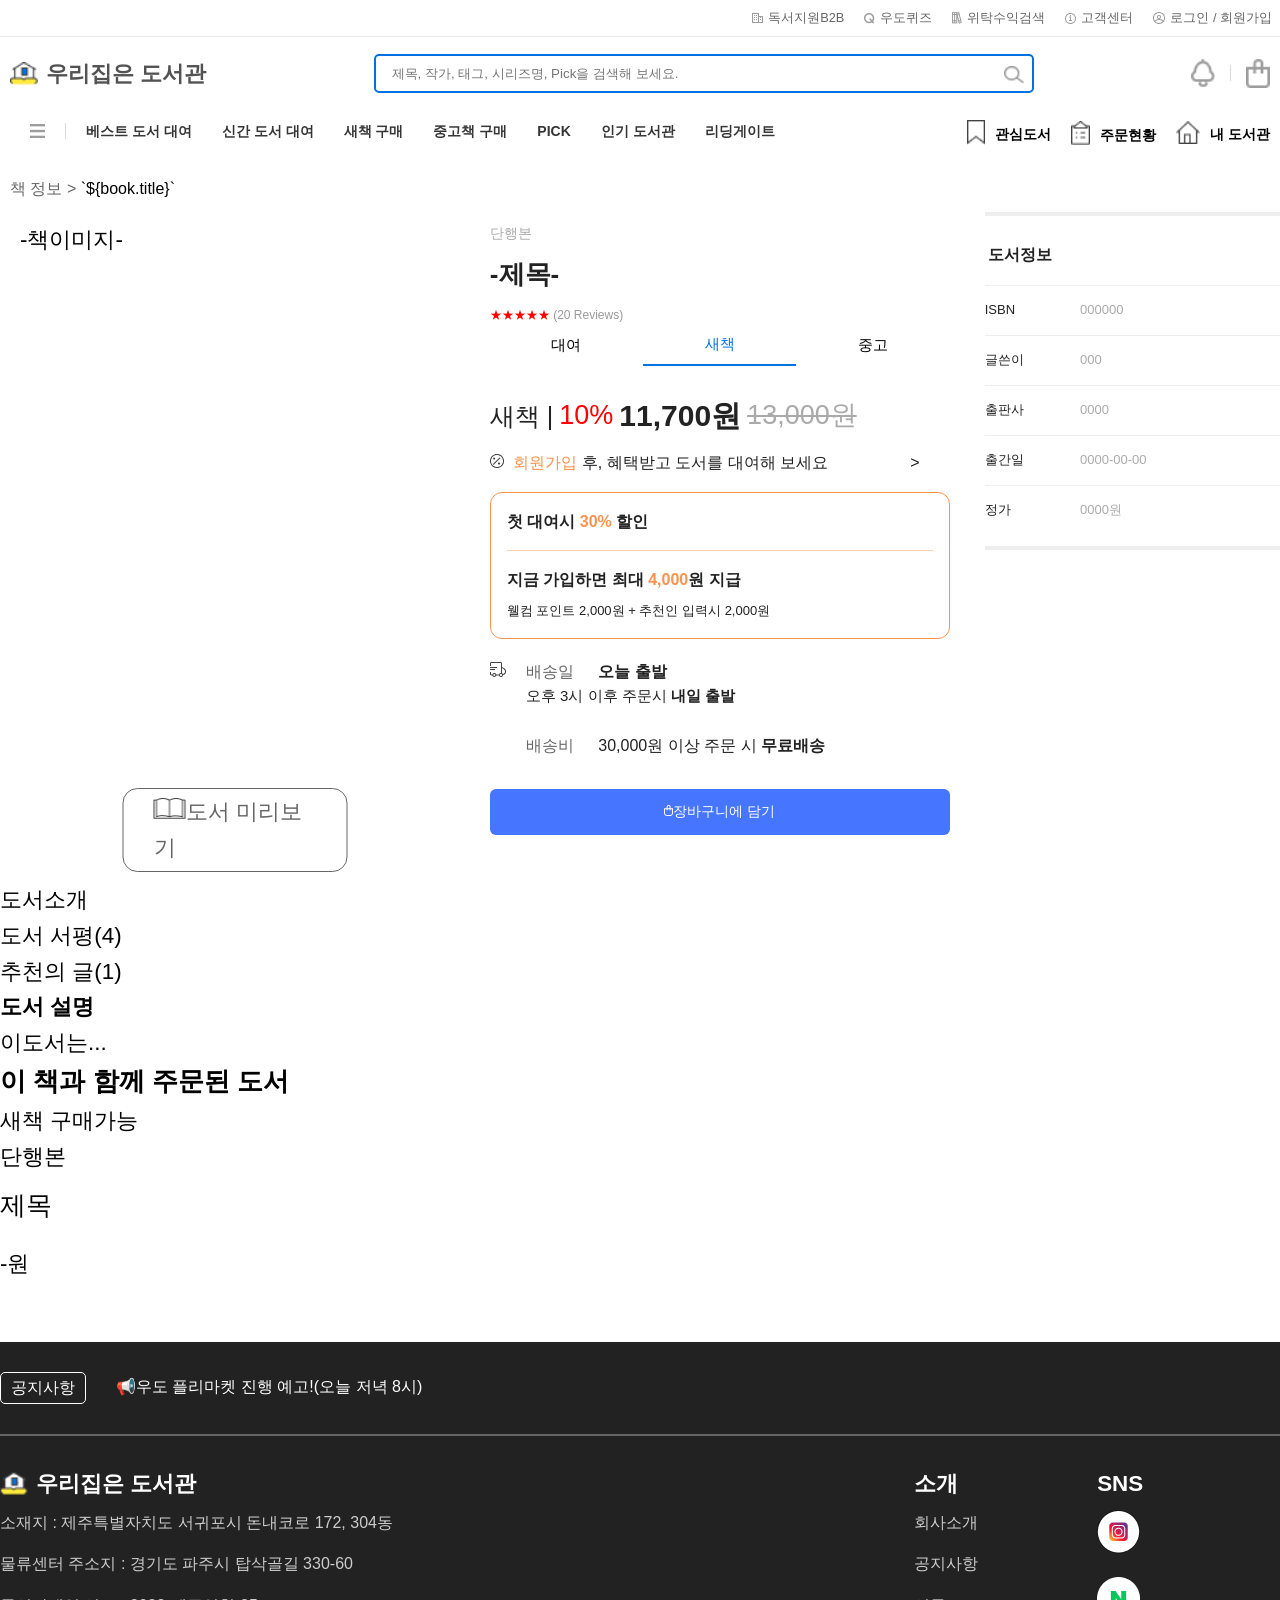
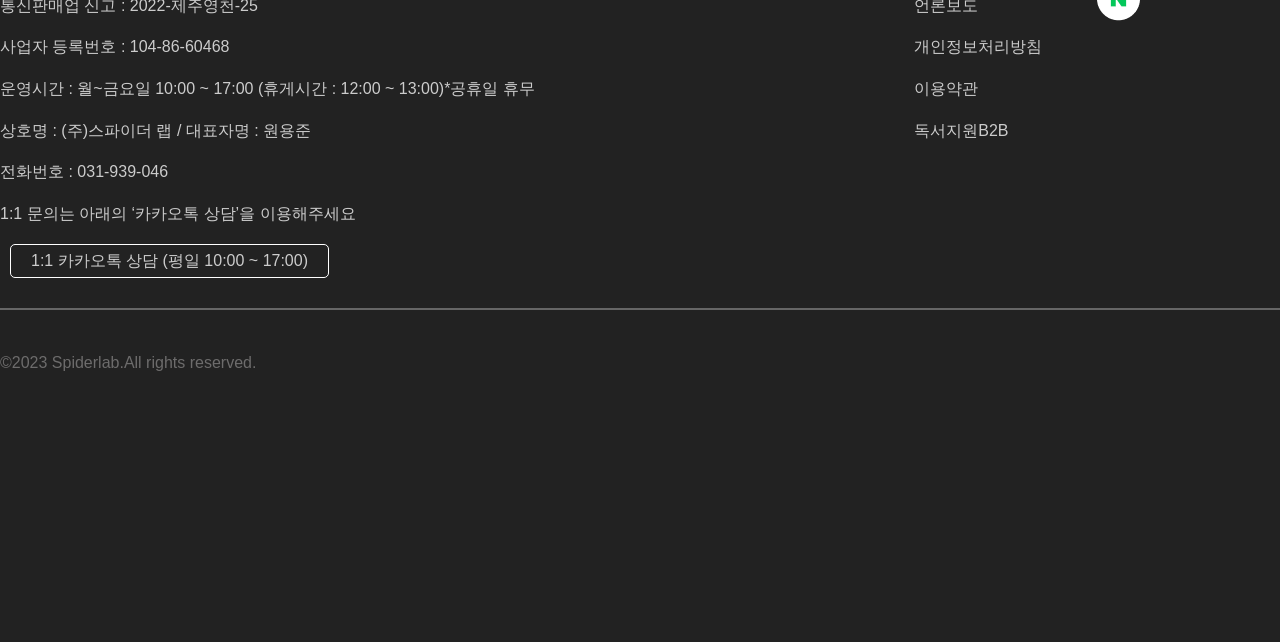
==== book-project-sub/index.html @ 135eb80b "sub- html, scc-1day" ====
<!DOCTYPE html>
<html lang="ko">

<head>
    <meta charset="UTF-8">
    <meta name="viewport" content="width=device-width, initial-scale=1.0">
    <title>`${book.title} 상세페이지`</title>

    <link rel="stylesheet" href="./css/style.css">
</head>

<body>
    <main id="wrapper">
        <header>
            <section id="headerContainer">
                <ul class="header-top">
                    <li class="list-item" id="topListA"><img src="../book-project-main/icons/독서지원B2B.png"
                            alt="독서지원B2B">독서지원B2B</li>
                    <li class="list-item" id="topListB"><img src="../book-project-main/icons/우도퀴즈.png" alt="우도퀴즈">우도퀴즈
                    </li>
                    <li class="list-item" id="topListC"><img src="../book-project-main/icons/위탁수익검색.png"
                            alt="위탁수익검색">위탁수익검색
                    </li>
                    <li class="list-item" id="topListD"><img src="../book-project-main/icons/고객센터.png" alt="고객센터">고객센터
                    </li>
                    <li class="list-item" id="topListE"><img src="../book-project-main/icons/로그인회원가입.png"
                            alt="로그인/회원가입">로그인
                        / 회원가입</li>
                </ul>
                <div class="title-container">
                    <div>
                        <h1 class="title-name"><img src="../book-project-main/icons/로고.png" alt="로고"> 우리집은 도서관</h1>
                    </div>
                    <div class="search-box">
                        <input id="searchInput" type="text" placeholder="제목, 작가, 태그, 시리즈명, Pick을 검색해 보세요.">
                        <button id="searchBtn"><img src="../book-project-main/icons/검색돋보기.png" alt="검색"></button>
                    </div>
                    <div class="user-icon">
                        <img src="../book-project-main/icons/알림.png" alt="알림">
                        <span class="divider"></span>
                        <img src="../book-project-main/icons/장바구니.png" alt="장바구니">
                    </div>
                </div>
                <div class="headerBo">
                    <img src="../book-project-main/icons/메뉴햄버거.png" alt="메뉴">
                    <span class="divider"></span>
                    <ul class="list-item header-list-item">
                        <li>베스트 도서 대여</li>
                        <li>신간 도서 대여</li>
                        <li>새책 구매</li>
                        <li>중고책 구매</li>
                        <li>PICK</li>
                        <li>인기 도서관</li>
                        <li>리딩게이트</li>
                    </ul>
                    <div class="user-main">
                        <span class="user-main-total user-main-one"><img
                                src="../book-project-main/icons/관심도서.png">관심도서</span>
                        <span class="user-main-total user-main-two"><img
                                src="../book-project-main/icons/주문현황.png">주문현황</span>
                        <span class="user-main-total user-main-three"><img src="../book-project-main/icons/내도서관.png">내
                            도서관</span>
                    </div>
                </div>
            </section>
        </header>
        <p class="book-page-top"><span class="font-cloud">책 정보 > </span>`${book.title}`</p>
        <div id="mainPageContainer">
            <div>
                <section id="bookPage">
                    <div class="book-page-container">
                        <article class="book-img-box">
                            <div class="main-book-img">-책이미지-</div>
                            <p class="book-preview-btn"><img src="../book-project-main/icons/도서미리보기.png">도서 미리보기</p>
                        </article>

                        <article class="book-to-buy">
                            <div>
                                <p class="onto-title">단행본</p>
                                <h2 class="book-title">-제목-</h2>
                                <p class="book-reviews"><span class="star">★★★★★</span> (20 Reviews)</p>
                            </div>

                            <div class="book-buy-container">
                                <button>대여</button>
                                <button>새책</button>
                                <button>중고</button>
                            </div>

                            <div class="book-price">
                                <p>새책 |</p>
                                <span class="sale-percent">10%</span>
                                <h3 class="book-price-sale">11,700원</h3>
                                <span class="book-price-ori">13,000원</span>
                            </div>

                            <div class="new-user-event">
                                <div class="event-title">
                                    <p><img src="../book-project-main/icons/회원가입할인.png">
                                        <span class="color-orange">회원가입</span>
                                        후, 혜택받고 도서를 대여해 보세요
                                    </p>
                                    <span class="event-more">></span>
                                </div>


                                <div class="event-first">
                                    <div class="event-first-first-line">
                                        <p>첫 대여시 <span class="color-orange">30%</span> 할인</p>
                                    </div>
                                    <div>
                                        <p class="event-first-second-line">지금 가입하면 최대 <span
                                                class="color-orange">4,000</span>원 지급</p>
                                        <p class="event-first-third-line">웰컴 포인트 2,000원 + 추천인 입력시 2,000원</p>
                                    </div>
                                </div>
                            </div>

                            <div class="delivery-container">
                                <div class="delivery-box">

                                    <div>
                                        <img src="../book-project-main/icons/배송.png">
                                    </div>
                                    <div class="delivery-box-text">
                                        <p>
                                            <span class="font-cloud delivery-cloud">배송일</span>
                                            <span class="font-accent">오늘 출발</span>
                                        </p>
                                        <p class="after-time-three">
                                            오후 3시 이후 주문시 
                                            <span class="font-accent">내일 출발</span>
                                        </p>
                                        <p>
                                            <span class="font-cloud delivery-cloud">배송비</span>
                                            30,000원 이상 주문 시 
                                            <span class="font-accent">무료배송</span>
                                        </p>
                                    </div>

                                </div>

                                <button class="into-cart-bth"><img src="../book-project-main/icons/장바구니에 담기.png">장바구니에
                                    담기
                                </button>

                            </div>

                        </article>
                    </div>
                </section>

                <section id="bookInfo">
                    <nav>
                        <p>도서소개</p>
                        <p>도서 서평(4)</p>
                        <p>추천의 글(1)</p>
                    </nav>
                    <div>
                        <h4>도서 설명</h4>
                        <p>이도서는...</p>
                    </div>
                </section>

                <section id="bookWith">
                    <div class="best-books">
                        <h3>이 책과 함께 주문된 도서</h3>
                    </div>
                    <div class="books-wrapper" id="bestWrapper">
                        <div class="book-container">
                            <div class="book-img"></div>
                            <div class="book-condition">새책 구매가능</div>
                            <div class="book-info">
                                <p class="book-from">단행본</p>
                                <p class="book-title">제목</p>
                                <p class="book-price">-원</p>
                            </div>
                        </div>
                    </div>
                </section>
            </div>

            <section id="aside">
                <aside class="aside-box">
                    <h4 class="aside-title">도서정보</h4>
                    <div class="row">
                        <p>ISBN</p><span class="aside-font">000000</span>
                    </div>
                    <div class="row">
                        <p>글쓴이</p> <span class="aside-font">000</span>
                    </div>
                    <div class="row">
                        <p>출판사</p><span class="aside-font">0000</span>
                    </div>
                    <div class="row">
                        <p>출간일</p><span class="aside-font">0000-00-00</span>
                    </div>
                    <div class="row">
                        <p>정가</p><span class="aside-font">0000원</span>
                    </div>
                </aside>
            </section>
        </div>

    </main>

    <footer>
        <div class="footer-inner">
            <div class="footer-title">
                <p>공지사항</p>
                <p>📢우도 플리마켓 진행 예고!(오늘 저녁 8시) </p>
            </div>
            <section class="footer-main">
                <div class="footer-main-left">
                    <h1 class="title-name footer-main-title"><img src="../book-project-main/icons/로고.png"> 우리집은 도서관</h1>
                    <p>소재지 : 제주특별자치도 서귀포시 돈내코로 172, 304동</p>
                    <p>물류센터 주소지 : 경기도 파주시 탑삭골길 330-60</p>
                    <p>통신판매업 신고 : 2022-제주영천-25</p>
                    <p>사업자 등록번호 : 104-86-60468</p>
                    <p>운영시간 : 월~금요일 10:00 ~ 17:00 (휴게시간 : 12:00 ~ 13:00)*공휴일 휴무</p>
                    <p>상호명 : (주)스파이더 랩 / 대표자명 : 원용준</p>
                    <p>전화번호 : 031-939-046</p>
                    <p>1:1 문의는 아래의 ‘카카오톡 상담’을 이용해주세요</p>
                    <div class="cacao-1by1">1:1 카카오톡 상담 (평일 10:00 ~ 17:00)</div>
                </div>
                <dl class="footer-main-middle">
                    <dt>소개</dt>
                    <dd>회사소개</dd>
                    <dd>공지사항</dd>
                    <dd>언론보도</dd>
                    <dd>개인정보처리방침</dd>
                    <dd>이용약관</dd>
                    <dd>독서지원B2B</dd>
                </dl>
                <div class="footer-main-right">
                    <dt>SNS</dt>
                    <dd><img src="../book-project-main/icons/instar 1.png" alt=""></dd>
                    <dd><img src="../book-project-main/icons/naver-icon 1.png"></dd>
                </div>
            </section>
            <div class="footer-end">
                <p>©2023 Spiderlab.All rights reserved.</p>
            </div>
        </div>
    </footer>
</body>

</html>
---- book-project-sub/css/style.css ----
* {
    font-family: "Noto Sans KR", sans-serif;
    box-sizing: border-box;
    margin: 0;
    padding: 0;
}

#wrapper,
.footer-inner {
    max-width: 1380px;
    width: 100%;
    margin: 0 auto;
    font-size: 1.4rem;
    line-height: 1.6;
    display: flex;
    flex-direction: column;
    min-height: 100vh;
}

.header-top {
    display: flex;
    justify-content: flex-end;
    gap: 20px;
    border-bottom: 1px solid #e9e9e9;
    padding: 8px;
}

.list-item {
    color: #666666;
    font-size: 0.8rem;
    display: flex;
    align-items: center;
    gap: 5px;
    cursor: pointer;
    flex-shrink: 0;
}

.title-container {
    display: flex;
    justify-content: space-between;
    align-items: center;
    padding: 16px 10px;
}

.title-name {
    display: flex;
    align-items: center;
    gap: 8px;
}

.title-name img {
    width: 28px;
    height: auto;
}

h1 {
    font-size: 1.4rem;
    color: #525252;
    display: inline-block;
    min-width: 220px;
}

.search-box {
    position: relative;
    display: inline-block;
    margin-right: 14px;
}

#searchInput {
    width: 660px;
    padding: 10px 50px 10px 16px;
    border: 2px solid #0072e2;
    border-radius: 5px;
    outline: none;
}

#searchBtn {
    position: absolute;
    right: 10px;
    top: 13px;
    border: none;
    background: none;
    cursor: pointer;
}

#searchBtn img {
    width: 20px;
    height: auto;
}

.user-icon {
    display: flex;
    align-items: center;
    gap: 15px;
}

.user-icon img {
    width: 24px;
    height: auto;
    flex-shrink: 0;
    cursor: pointer;
}

.divider {
    width: 1px;
    height: 16px;
    background-color: #dadada;
    flex-shrink: 0;
}

.headerBo {
    display: flex;
    align-items: center;
    gap: 10px;
    font-size: 1rem;
    font-weight: bold;
    margin: 6px 10px 20px 10px;
}

.header-list-item {
    color: #353535;
    gap: 30px;
    list-style: none;
}

.header-list-item li {
    flex-shrink: 0;
    font-size: 14px
}

.header-list-item li:first-child {
    margin-left: 10px;
}

.headerBo img {
    width: 15px;
    height: auto;
    box-sizing: content-box;
    padding: 0 10px 0 20px;
    cursor: pointer;
}

.user-main {
    display: flex;
    margin-left: auto;
    align-items: center;
    cursor: pointer;
    flex-shrink: 0;
}

.user-main-total {
    transition: color 0.2s ease, opacity 0.2s ease;
    font-size: 14px;
}

.user-main-total:hover {
    color: #0072e2;
}

.user-main-one img {
    width: 18px;
    height: auto;
    flex-shrink: 0;
}

.user-main-two img {
    width: 19px;
    height: auto;
    flex-shrink: 0;
}

.user-main-three img {
    width: 24px;
    height: auto;
    flex-shrink: 0;
}

.user-main-total img {
    position: relative;
    top: 5px
}

#bookPage {
    padding: 10px;
}

.book-page-top {
    font-size: 16px;
    padding: 10px;
}

.font-cloud {
    color: #666666;
}

.book-page-container {
    display: grid;
    grid-template-columns: 1fr 1fr;
    gap: 20px;
}

.book-img-box {
    width: 450px;
    min-height: 650px;
    padding: 0 10px;
    position: relative;
}

.main-book-img {
    width: 423px;
    height: 570px;
    position: absolute;
    object-fit: cover;
    border-top-right-radius: 20px;
    border-bottom-right-radius: 20px;
}

.book-preview-btn {
    position: absolute;
    bottom: 0;
    left: 50%;
    transform: translateX(-50%);
    border: 1px solid #666;
    border-radius: 15px;
    padding: 5px 30px;
    color: #666;
}

#mainPageContainer {
    display: grid;
    grid-template-columns: 13fr 4fr;
    gap: 25px;
}


#aside {
    position: relative;
    min-width: 250px;
}

.aside-box {
    position: sticky;
    top: 10px;
    border-top: 4px solid #eee;
    border-bottom: 4px solid #eee;
    padding: 0 0 12px;
}

.aside-title {
    font-size: 16px;
    padding: 26px 3px 18px;
    color: #222;
}

.row {
    font-size: 13px;
    color: #222;
    padding: 14px 0;
    border-top: 1px solid #eee;
    display: grid;
    grid-template-columns: 1fr 200px;
}
.aside-font{
    color: #aaa;
}

.book-to-buy{
    color: #222;
    min-width: 400px;
}
.onto-title{
    font-size: 14px;
    color: #aaa;
}
.book-title{
    font-size: 26px;
    padding: 10px 0;
}
.book-reviews{
    font-size: 12px;
    color: #999;
}

.star{
    color: red;
}

.book-buy-container{
    display: flex;
    margin-bottom: 16px;
}
.book-buy-container button{
    font-size: 15px;
    padding: 10px;
    flex: 1;
    border-style: none;
    background: none;
}

.book-buy-container button:hover{
    cursor: pointer;
}

.book-buy-container button:nth-child(2){
    border-bottom: 2px solid #0072e2;
    color: #0072e2;
}

.book-price{
    display: flex;
    align-items: center;
    gap: 6px;
    padding: 10px 0;
}
.book-price p{
    font-size: 25px;
    color: #222;
}
.sale-percent{
    font-size: 27px;
    color: red;
}
.book-price-sale{
    font-size: 30px;
    font-weight: bold;
}
.book-price-ori{
    font-size: 27px ;
    text-decoration: line-through;
    color: #aaa;
}

.new-user-event{
    font-size: 16px;
    margin-bottom: 20px;
}
.event-title{
    display: flex ;
    align-items: center;
    position: relative;
}

.event-title img{
    padding: 0 5px 0 0;
}
.color-orange{
    color: #fa934e;
}
.event-more{
    position: absolute;
    right: 30px;
}
.event-first{
    border: 1px solid #fa934e;
    border-radius:12px ;
    padding: 16px;
    margin-top: 16px;
}
.event-first-first-line{
    padding-bottom: 16px;
    border-bottom: 1px solid #ffcead;
    font-weight: 800;
}

.event-first-second-line{
    padding: 16px 0 8px;
    font-weight: 700;
}
.event-first-third-line{
    font-size: 13px;
    font-weight: 500;
}
.delivery-box{
    font-size: 16px;
}
.font-accent{
    font-weight: 700;
}
.delivery-box{
    display: flex;
    margin-bottom: 10px;
}
.delivery-box img{
    margin: 0 20px 0 0;
}
.delivery-box-text{
    margin-bottom: 20px;
}
.after-time-three{
    padding-bottom: 25px;
    font-size: 15px;
}
.delivery-cloud{
    padding: 0 20px 0 0;
}






.into-cart-bth{
    width: 100%;
    background: #4676ff;
    border: none;
    color: #fff;
    font-size: 14px ;
    padding: 14px 10px;
    border-radius: 6px;
}












footer {
    width: 100%;
    background-color: #222222;
    margin-top: 50px;
}

.footer-title {
    padding: 30px 0;
    font-size: 16px;
    display: flex;
}

.footer-title p {
    color: #fff;
    padding: 2px 10px;
    margin-right: 20px;
}

.footer-title p:first-child {
    border: 1px solid #fff;
    border-radius: 5px;
}

.footer-main {
    display: grid;
    grid-template-columns: 5fr 1fr 1fr;
    border-top: 2px solid #666666;
    border-bottom: 2px solid #666666;
    padding: 30px 0;
    color: #ccc;

}

.footer-main h1,
.footer-main dt {
    color: #fff;
}

.footer-main dt {
    font-weight: 700;
}

.footer-main p,
.footer-main dd {
    padding: 8px 0;
    font-size: 16px;
}

.cacao-1by1 {
    border: 1px solid #fff;
    width: fit-content;
    padding: 3px 20px;
    border-radius: 5px;
    margin-top: 10px;
    margin-left: 10px;
    font-size: 16px;
}

.footer-end {
    font-size: 16px;
    margin: 40px 0 0;
    color: #6d6c6c;
}
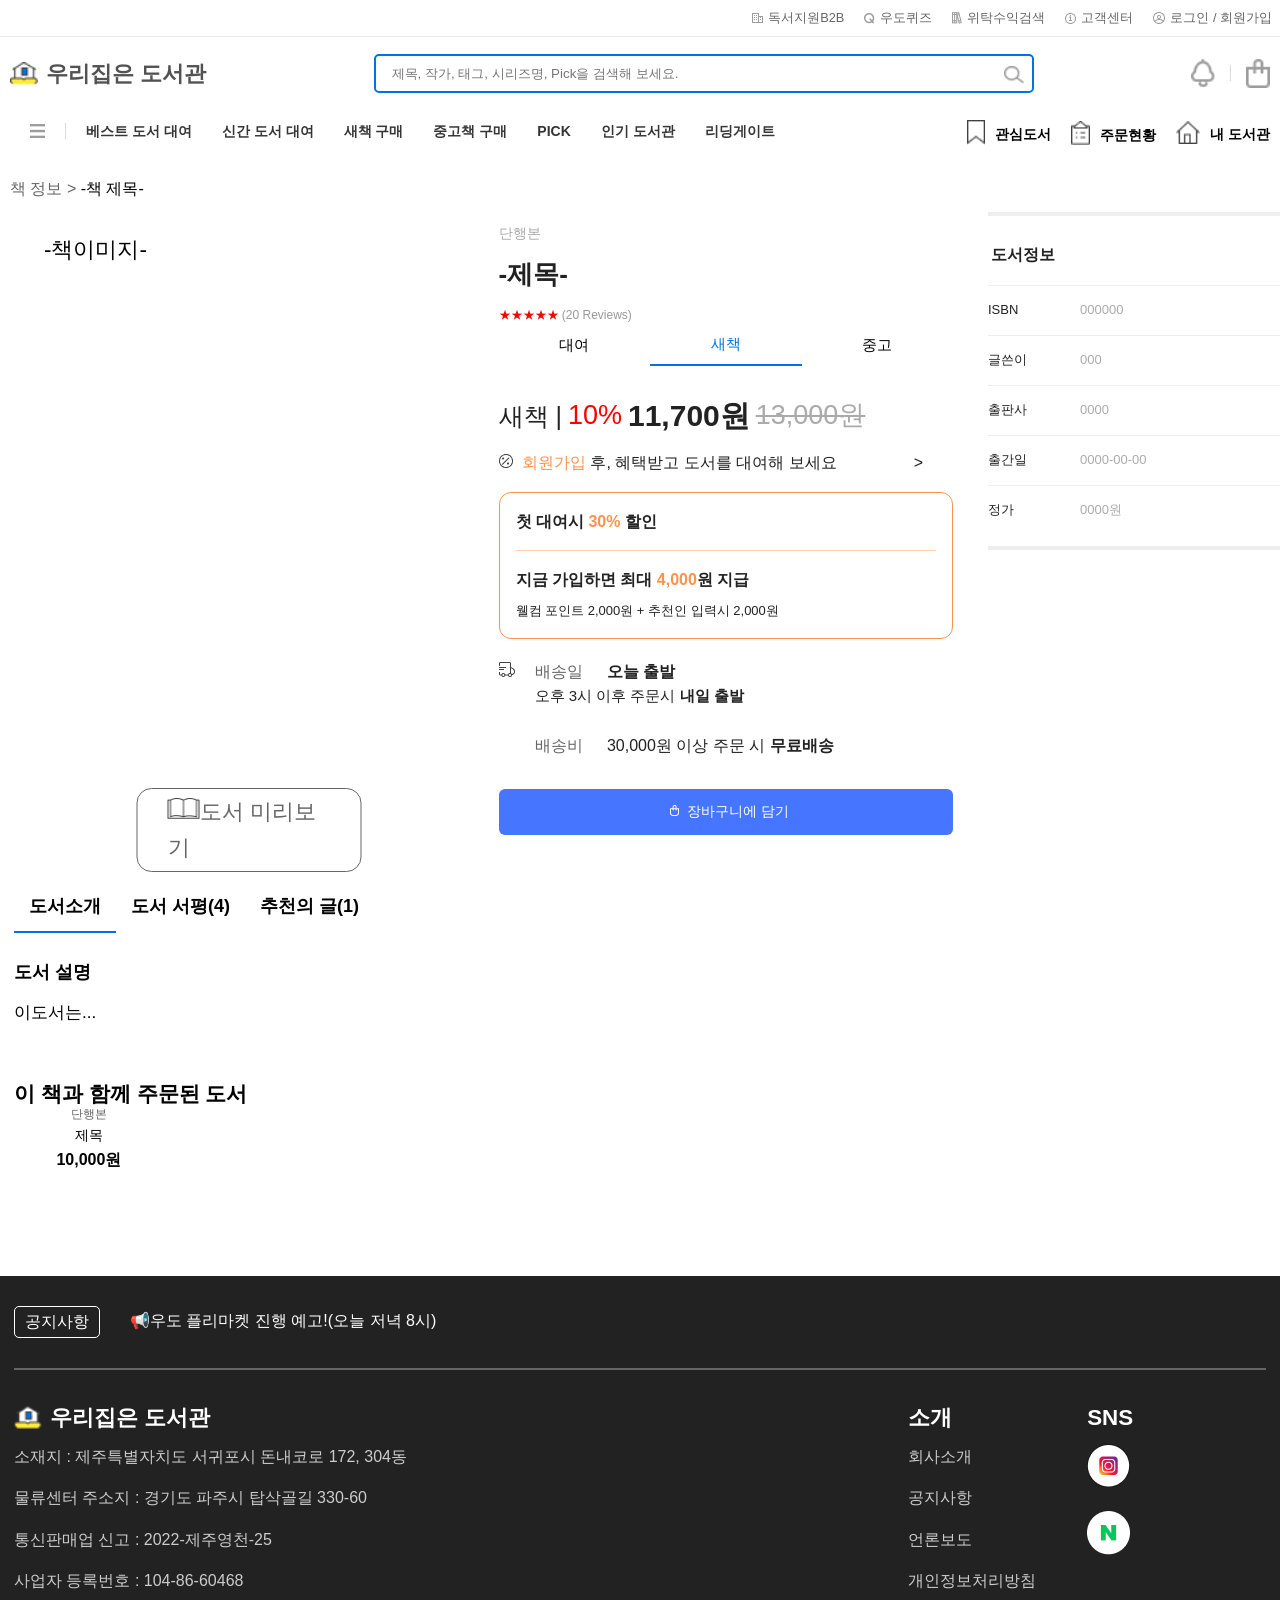
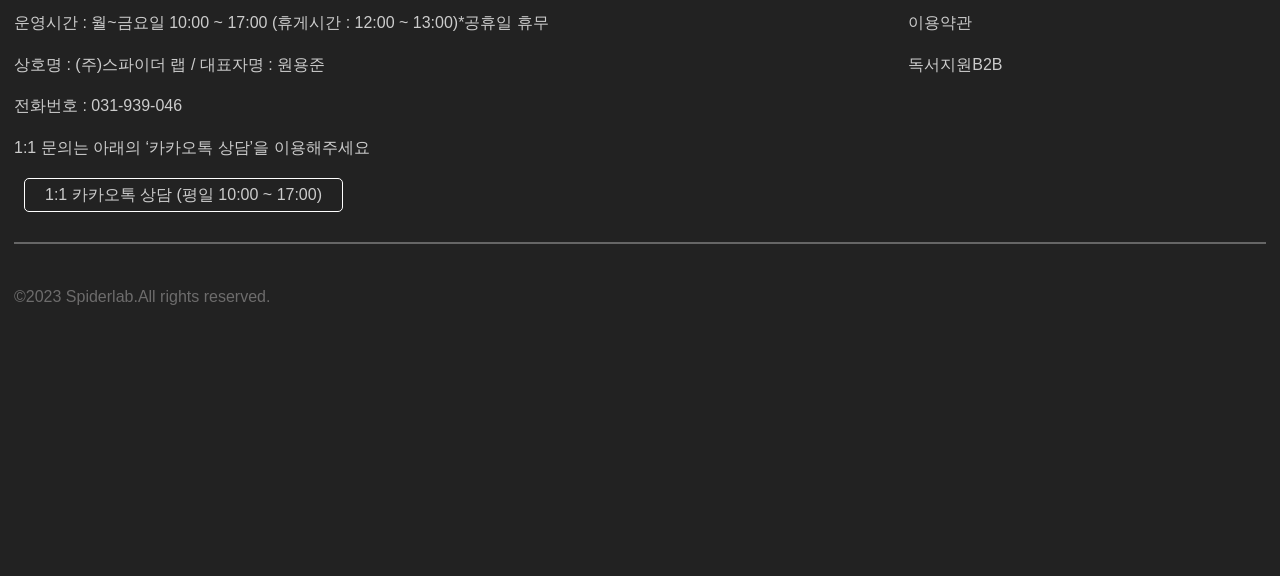
==== commit 67846ac3: "7/12 book-project" ====
--- a/book-project-sub/index.html
+++ b/book-project-sub/index.html
@@ -4,7 +4,7 @@
 <head>
     <meta charset="UTF-8">
     <meta name="viewport" content="width=device-width, initial-scale=1.0">
-    <title>`${book.title} 상세페이지`</title>
+    <title>상세페이지</title>
 
     <link rel="stylesheet" href="./css/style.css">
 </head>
@@ -64,34 +64,37 @@
                 </div>
             </section>
         </header>
-        <p class="book-page-top"><span class="font-cloud">책 정보 > </span>`${book.title}`</p>
+        <p id="book-page-top"><span class="font-cloud">책 정보 > </span><span>-책 제목-</span></p>
         <div id="mainPageContainer">
             <div>
                 <section id="bookPage">
                     <div class="book-page-container">
                         <article class="book-img-box">
-                            <div class="main-book-img">-책이미지-</div>
+                            <div id="main-book-img">-책이미지-</div>
                             <p class="book-preview-btn"><img src="../book-project-main/icons/도서미리보기.png">도서 미리보기</p>
                         </article>
 
                         <article class="book-to-buy">
-                            <div>
-                                <p class="onto-title">단행본</p>
-                                <h2 class="book-title">-제목-</h2>
-                                <p class="book-reviews"><span class="star">★★★★★</span> (20 Reviews)</p>
-                            </div>
-
-                            <div class="book-buy-container">
-                                <button>대여</button>
-                                <button>새책</button>
-                                <button>중고</button>
-                            </div>
+                            <div id="book-to-buy-java">
+                                <div>
+                                    <p class="onto-title">단행본</p>
+                                    <h2 class="book-title">-제목-</h2>
+                                    <p class="book-reviews"><span class="star">★★★★★</span> (20 Reviews)</p>
+                                </div>
+
+                                <div class="book-buy-container">
+                                    <button>대여</button>
+                                    <button>새책</button>
+                                    <button>중고</button>
+                                </div>
+                            
 
                             <div class="book-price">
                                 <p>새책 |</p>
                                 <span class="sale-percent">10%</span>
                                 <h3 class="book-price-sale">11,700원</h3>
                                 <span class="book-price-ori">13,000원</span>
+                            </div>
                             </div>
 
                             <div class="new-user-event">
@@ -128,12 +131,12 @@
                                             <span class="font-accent">오늘 출발</span>
                                         </p>
                                         <p class="after-time-three">
-                                            오후 3시 이후 주문시 
+                                            오후 3시 이후 주문시
                                             <span class="font-accent">내일 출발</span>
                                         </p>
                                         <p>
                                             <span class="font-cloud delivery-cloud">배송비</span>
-                                            30,000원 이상 주문 시 
+                                            30,000원 이상 주문 시
                                             <span class="font-accent">무료배송</span>
                                         </p>
                                     </div>
@@ -151,32 +154,37 @@
                 </section>
 
                 <section id="bookInfo">
-                    <nav>
-                        <p>도서소개</p>
-                        <p>도서 서평(4)</p>
-                        <p>추천의 글(1)</p>
-                    </nav>
-                    <div>
+                    <ul class="bookInfo-nav">
+                        <li>도서소개</li>
+                        <li>도서 서평(4)</li>
+                        <li>추천의 글(1)</li>
+                    </ul>
+                    <div class="bookInfo-about">
                         <h4>도서 설명</h4>
                         <p>이도서는...</p>
                     </div>
                 </section>
 
                 <section id="bookWith">
-                    <div class="best-books">
+                    <div class="bookWith-title">
                         <h3>이 책과 함께 주문된 도서</h3>
                     </div>
-                    <div class="books-wrapper" id="bestWrapper">
+                    <div class="books-wrapper" id="recWrapper">
                         <div class="book-container">
-                            <div class="book-img"></div>
+                            <div class="book-img">
+                                <img src="" alt="">
+                            </div>
                             <div class="book-condition">새책 구매가능</div>
                             <div class="book-info">
-                                <p class="book-from">단행본</p>
-                                <p class="book-title">제목</p>
-                                <p class="book-price">-원</p>
+                                <p class="under-book-from">단행본</p>
+                                <p class="under-book-title">제목</p>
+                                <p class="under-book-price">10,000원</p>
                             </div>
                         </div>
                     </div>
+
+
+
                 </section>
             </div>
 
@@ -243,6 +251,9 @@
             </div>
         </div>
     </footer>
+
+    <script src="./js/script.js"></script>
+
 </body>
 
 </html>
--- a/book-project-sub/css/style.css
+++ b/book-project-sub/css/style.css
@@ -184,7 +184,7 @@
     padding: 10px;
 }
 
-.book-page-top {
+#book-page-top {
     font-size: 16px;
     padding: 10px;
 }
@@ -206,13 +206,17 @@
     position: relative;
 }
 
-.main-book-img {
+#main-book-img {
+    padding: 10px;
+}
+
+#main-book-img img {
     width: 423px;
     height: 570px;
-    position: absolute;
     object-fit: cover;
     border-top-right-radius: 20px;
     border-bottom-right-radius: 20px;
+    box-shadow: 2px 2px 8px rgba(0, 0, 0, 0.8); 
 }
 
 .book-preview-btn {
@@ -230,6 +234,7 @@
     display: grid;
     grid-template-columns: 13fr 4fr;
     gap: 25px;
+    margin-left: 14px;
 }
 
 
@@ -393,12 +398,6 @@
 .delivery-cloud{
     padding: 0 20px 0 0;
 }
-
-
-
-
-
-
 .into-cart-bth{
     width: 100%;
     background: #4676ff;
@@ -408,22 +407,110 @@
     padding: 14px 10px;
     border-radius: 6px;
 }
-
-
-
-
-
-
-
-
-
-
+.into-cart-bth img{
+    padding: 0 8px;
+}
+
+.bookInfo-nav{
+    display: inline-flex;
+    list-style: none;
+    justify-content: space-between;
+}
+.bookInfo-nav li{
+    font-size: 18px;
+    font-weight: 700;
+    padding: 10px 15px;
+}
+.bookInfo-nav li:first-child{
+    border-bottom: 2px solid #0072e2;
+}
+.bookInfo-about{
+    margin: 25px 0;
+    padding-right: 25px ;
+}
+.bookInfo-about h4{
+    font-size: 18px;
+    margin-bottom: 13px;
+}
+.bookInfo-about-more{
+    background: none;
+    border: 1px solid #0072e2;
+    color: #0072e2;
+    font-weight: 600;
+    font-size: 16px;
+    width: 100%;
+    padding: 10px 10px;
+}
+.bookInfo-about p{
+    font-size: 17px;
+}
+#bookWith{
+    margin: 25px 0;
+    padding: 25px 0;
+}
+.bookWith-title{
+    margin-bottom: 30px;
+    font-size: 18px;
+}
+
+
+.books-wrapper{
+    display: grid;
+    grid-template-columns: repeat(6, 1fr);
+    gap: 10px;
+}
+
+.book-container{
+    position: relative;
+}
+
+.book-img img{
+    width: 100%;
+    height: auto;
+}
+
+.book-condition{
+    position: absolute;
+    top: 10px;
+    left: 10px;
+    width: 85px;
+    height: 21px;
+    background: purple;
+    font-size: 11px;
+    text-align: center;
+    color: #fff;
+    border-radius: 2px;
+}
+
+.book-info p{
+    text-align: center;
+}
+.under-book-from{
+    font-size: 12px;
+    color: #666666;
+}
+.under-book-title{
+    font-size: 14px;
+}
+.under-book-price{
+    font-size: 16px;
+    font-weight: bold;
+}
+.book-info{
+    position: absolute;
+    width: 100%;
+    height: 71px;
+    background: #fff;
+    bottom: 0px;
+    text-align: center;
+}
 
 
 footer {
     width: 100%;
     background-color: #222222;
     margin-top: 50px;
+    padding: 0 14px;
 }
 
 .footer-title {
